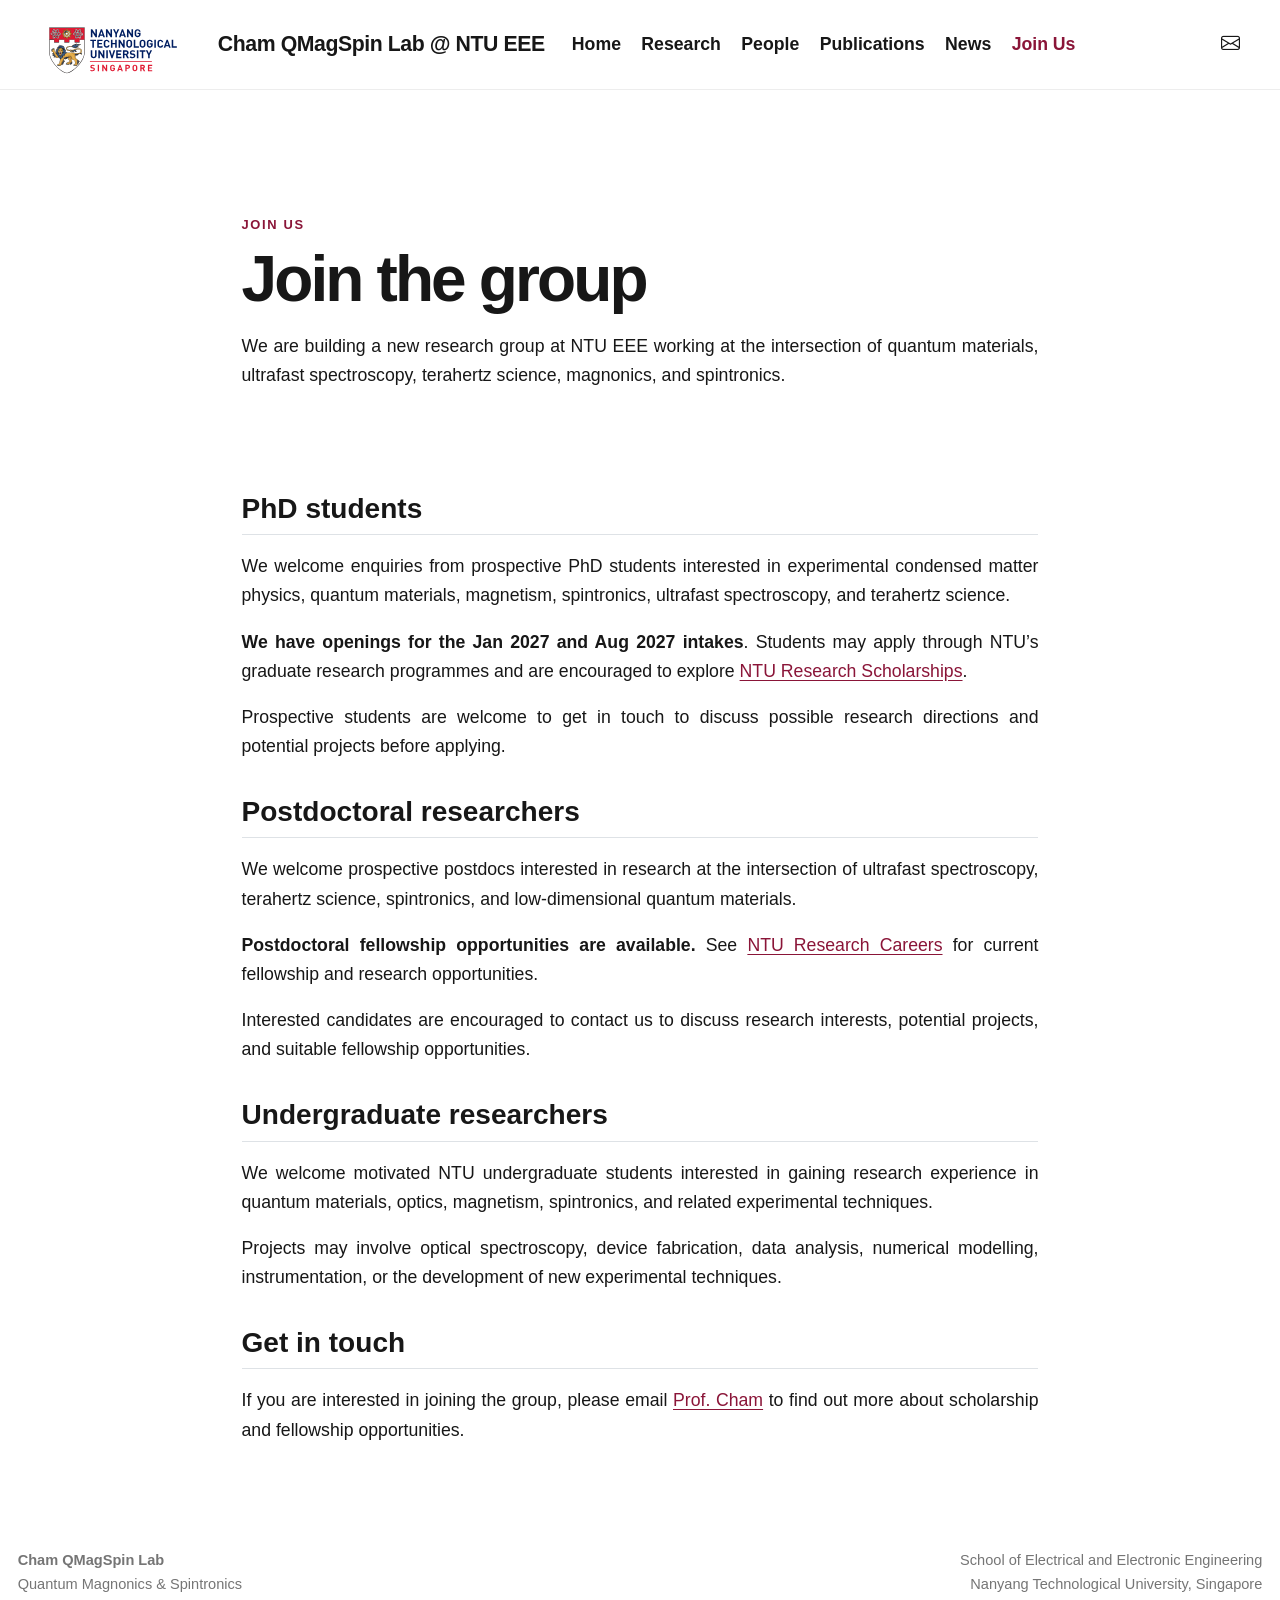
==== join.html @ c3667895 "Built site for gh-pages" ====
<!DOCTYPE html>
<html xmlns="http://www.w3.org/1999/xhtml" lang="en" xml:lang="en"><head>

<meta charset="utf-8">
<meta name="generator" content="quarto-1.10.18">

<meta name="viewport" content="width=device-width, initial-scale=1.0, user-scalable=yes">


<title>join – Cham QMagSpin Lab @ NTU EEE</title>
<style>
/* Default styles provided by pandoc.
** See https://pandoc.org/MANUAL.html#variables-for-html for config info.
*/
span.smallcaps{font-variant: small-caps;}
div.columns{display: flex; gap: 1.5em;}
div.column{flex: auto;}
@media screen {
div.columns{gap: min(4vw, 1.5em);}
div.column{overflow-x: auto;}
}
div.hanging-indent{margin-left: 1.5em; text-indent: -1.5em;}
ul.task-list{list-style: none;}
ul.task-list li input[type="checkbox"] {
  width: 0.8em;
  margin: 0 0.8em 0.2em -1em; /* quarto-specific, see https://github.com/quarto-dev/quarto-cli/issues/4556 */ 
  vertical-align: middle;
}
</style>


<script src="site_libs/quarto-nav/quarto-nav.js"></script>
<script src="site_libs/clipboard/clipboard.min.js"></script>
<script src="site_libs/quarto-html/quarto.js" type="module"></script>
<script src="site_libs/quarto-html/tabsets/tabsets.js" type="module"></script>
<script src="site_libs/quarto-html/popper.min.js"></script>
<script src="site_libs/quarto-html/tippy.umd.min.js"></script>
<link href="site_libs/quarto-html/tippy.css" rel="stylesheet">
<link href="site_libs/quarto-html/quarto-syntax-highlighting-64a204ab8560d761af7679ceaba22944.css" rel="stylesheet" id="quarto-text-highlighting-styles">
<script src="site_libs/bootstrap/bootstrap.min.js"></script>
<link href="site_libs/bootstrap/bootstrap-icons.css" rel="stylesheet">
<link href="site_libs/bootstrap/bootstrap-8bb3ef2abe2242ef306d602e977d5f96.min.css" rel="stylesheet" append-hash="true" id="quarto-bootstrap" data-mode="light">
<script id="quarto-search-options" type="application/json">{
  "language": {
    "search-no-results-text": "No results",
    "search-matching-documents-text": "matching documents",
    "search-copy-link-title": "Copy link to search",
    "search-hide-matches-text": "Hide additional matches",
    "search-more-match-text": "more match in this document",
    "search-more-matches-text": "more matches in this document",
    "search-clear-button-title": "Clear",
    "search-text-placeholder": "",
    "search-detached-cancel-button-title": "Cancel",
    "search-submit-button-title": "Submit",
    "search-label": "Search"
  }
}</script>
<style>html{ scroll-behavior: smooth; }</style>


</head>

<body class="nav-fixed fullcontent quarto-light">

<div id="quarto-search-results"></div>
  <header id="quarto-header" class="headroom fixed-top">
    <nav class="navbar navbar-expand-lg " data-bs-theme="dark">
      <div class="navbar-container container-fluid">
      <div class="navbar-brand-container mx-auto">
    <a href="./index.html" class="navbar-brand navbar-brand-logo">
    <img src="./assets/logo.svg" alt="Nanyang Technological University" class="navbar-logo light-content">
    <img src="./assets/logo.svg" alt="Nanyang Technological University" class="navbar-logo dark-content">
    </a>
    <a class="navbar-brand" href="./index.html">
    <span class="navbar-title">Cham QMagSpin Lab @ NTU EEE</span>
    </a>
  </div>
          <button class="navbar-toggler" type="button" data-bs-toggle="collapse" data-bs-target="#navbarCollapse" aria-controls="navbarCollapse" role="menu" aria-expanded="false" aria-label="Toggle navigation" onclick="if (window.quartoToggleHeadroom) { window.quartoToggleHeadroom(); }">
  <span class="navbar-toggler-icon"></span>
</button>
          <div class="collapse navbar-collapse" id="navbarCollapse">
            <ul class="navbar-nav navbar-nav-scroll me-auto">
  <li class="nav-item">
    <a class="nav-link" href="./index.html"> 
<span class="menu-text">Home</span></a>
  </li>  
  <li class="nav-item">
    <a class="nav-link" href="./research.html"> 
<span class="menu-text">Research</span></a>
  </li>  
  <li class="nav-item">
    <a class="nav-link" href="./people.html"> 
<span class="menu-text">People</span></a>
  </li>  
  <li class="nav-item">
    <a class="nav-link" href="./publications.html"> 
<span class="menu-text">Publications</span></a>
  </li>  
  <li class="nav-item">
    <a class="nav-link" href="./news.html"> 
<span class="menu-text">News</span></a>
  </li>  
  <li class="nav-item">
    <a class="nav-link active" href="./join.html" aria-current="page"> 
<span class="menu-text">Join Us</span></a>
  </li>  
</ul>
            <ul class="navbar-nav navbar-nav-scroll ms-auto">
  <li class="nav-item compact">
    <a class="nav-link" href="mailto:jerald.chamtm@ntu.edu.sg"> <i class="bi bi-envelope" role="img" aria-label="Email">
</i> 
<span class="menu-text"></span></a>
  </li>  
</ul>
          </div> <!-- /navcollapse -->
            <div class="quarto-navbar-tools">
</div>
      </div> <!-- /container-fluid -->
    </nav>
</header>
<!-- content -->
<div id="quarto-content" class="quarto-container page-columns page-rows-contents page-layout-article page-navbar">
<!-- sidebar -->
<!-- margin-sidebar -->
    
<!-- main -->
<main class="content" id="quarto-document-content"><header id="title-block-header" class="quarto-title-block"></header>




<div class="join-page">
<div class="page-hero">
<div class="section-kicker">
Join Us
</div>
<section id="join-the-group" class="level1">
<h1>Join the group</h1>
<p>We are building a new research group at NTU EEE working at the intersection of quantum materials, ultrafast spectroscopy, terahertz science, magnonics, and spintronics.</p>
</section>
</div>
<section id="phd-students" class="level2">
<h2 data-anchor-id="phd-students">PhD students</h2>
<p>We welcome enquiries from prospective PhD students interested in experimental condensed matter physics, quantum materials, magnetism, spintronics, ultrafast spectroscopy, and terahertz science.</p>
<p><strong>We have openings for the Jan 2027 and Aug 2027 intakes</strong>. Students may apply through NTU’s graduate research programmes and are encouraged to explore <a href="https://www.ntu.edu.sg/admissions/graduate/financialmatters/scholarships">NTU Research Scholarships</a>.</p>
<p>Prospective students are welcome to get in touch to discuss possible research directions and potential projects before applying.</p>
</section>
<section id="postdoctoral-researchers" class="level2">
<h2 data-anchor-id="postdoctoral-researchers">Postdoctoral researchers</h2>
<p>We welcome prospective postdocs interested in research at the intersection of ultrafast spectroscopy, terahertz science, spintronics, and low-dimensional quantum materials.</p>
<p><strong>Postdoctoral fellowship opportunities are available.</strong> See <a href="https://www.ntu.edu.sg/research/research-careers">NTU Research Careers</a> for current fellowship and research opportunities.</p>
<p>Interested candidates are encouraged to contact us to discuss research interests, potential projects, and suitable fellowship opportunities.</p>
</section>
<section id="undergraduate-researchers" class="level2">
<h2 data-anchor-id="undergraduate-researchers">Undergraduate researchers</h2>
<p>We welcome motivated NTU undergraduate students interested in gaining research experience in quantum materials, optics, magnetism, spintronics, and related experimental techniques.</p>
<p>Projects may involve optical spectroscopy, device fabrication, data analysis, numerical modelling, instrumentation, or the development of new experimental techniques.</p>
</section>
<section id="get-in-touch" class="level2">
<h2 data-anchor-id="get-in-touch">Get in touch</h2>
<p>If you are interested in joining the group, please email <a href="mailto:jerald.chamtm@ntu.edu.sg">Prof.&nbsp;Cham</a> to find out more about scholarship and fellowship opportunities.</p>
</section>
</div>



</main> <!-- /main -->
<script id="quarto-html-after-body" type="application/javascript">
  window.document.addEventListener("DOMContentLoaded", function (event) {
    const isCodeAnnotation = (el) => {
      for (const clz of el.classList) {
        if (clz.startsWith('code-annotation-')) {                     
          return true;
        }
      }
      return false;
    }
    const onCopySuccess = function(e) {
      // button target
      const button = e.trigger;
      // don't keep focus
      button.blur();
      // flash "checked"
      button.classList.add('code-copy-button-checked');
      var currentTitle = button.getAttribute("title");
      button.setAttribute("title", "Copied!");
      let tooltip;
      if (window.bootstrap) {
        button.setAttribute("data-bs-toggle", "tooltip");
        button.setAttribute("data-bs-placement", "left");
        button.setAttribute("data-bs-title", "Copied!");
        tooltip = new bootstrap.Tooltip(button, 
          { trigger: "manual", 
            customClass: "code-copy-button-tooltip",
            offset: [0, -8]});
        tooltip.show();    
      }
      setTimeout(function() {
        if (tooltip) {
          tooltip.hide();
          button.removeAttribute("data-bs-title");
          button.removeAttribute("data-bs-toggle");
          button.removeAttribute("data-bs-placement");
        }
        button.setAttribute("title", currentTitle);
        button.classList.remove('code-copy-button-checked');
      }, 1000);
      // clear code selection
      e.clearSelection();
    }
    const getTextToCopy = function(trigger) {
      const outerScaffold = trigger.parentElement.cloneNode(true);
      const codeEl = outerScaffold.querySelector('code');
      for (const childEl of codeEl.children) {
        if (isCodeAnnotation(childEl)) {
          childEl.remove();
        }
      }
      return codeEl.innerText;
    }
    const clipboard = new window.ClipboardJS('.code-copy-button:not([data-in-quarto-modal])', {
      text: getTextToCopy
    });
    clipboard.on('success', onCopySuccess);
    if (window.document.getElementById('quarto-embedded-source-code-modal')) {
      const clipboardModal = new window.ClipboardJS('.code-copy-button[data-in-quarto-modal]', {
        text: getTextToCopy,
        container: window.document.getElementById('quarto-embedded-source-code-modal')
      });
      clipboardModal.on('success', onCopySuccess);
    }
      var localhostRegex = new RegExp(/^(?:http|https):\/\/localhost\:?[0-9]*\//);
      var mailtoRegex = new RegExp(/^mailto:/);
        var filterRegex = new RegExp("https:\/\/chamgroupntu\.github\.io\/qmagspin-lab\/");
      var isInternal = (href) => {
          return filterRegex.test(href) || localhostRegex.test(href) || mailtoRegex.test(href);
      }
      // Inspect non-navigation links and adorn them if external
     var links = window.document.querySelectorAll('a[href]:not(.nav-link):not(.navbar-brand):not(.toc-action):not(.sidebar-link):not(.sidebar-item-toggle):not(.pagination-link):not(.no-external):not([aria-hidden]):not(.dropdown-item):not(.quarto-navigation-tool):not(.about-link)');
      for (var i=0; i<links.length; i++) {
        const link = links[i];
        if (!isInternal(link.href)) {
          // undo the damage that might have been done by quarto-nav.js in the case of
          // links that we want to consider external
          if (link.dataset.originalHref !== undefined) {
            link.href = link.dataset.originalHref;
          }
            // target, if specified
            link.setAttribute("target", "_blank");
            if (link.getAttribute("rel") === null) {
              link.setAttribute("rel", "noopener");
            }
        }
      }
    function tippyHover(el, contentFn, onTriggerFn, onUntriggerFn) {
      const config = {
        allowHTML: true,
        maxWidth: 500,
        delay: 100,
        arrow: false,
        appendTo: function(el) {
            return el.parentElement;
        },
        interactive: true,
        interactiveBorder: 10,
        theme: 'quarto',
        placement: 'bottom-start',
      };
      if (contentFn) {
        config.content = contentFn;
      }
      if (onTriggerFn) {
        config.onTrigger = onTriggerFn;
      }
      if (onUntriggerFn) {
        config.onUntrigger = onUntriggerFn;
      }
      window.tippy(el, config); 
    }
    const noterefs = window.document.querySelectorAll('a[role="doc-noteref"]');
    for (var i=0; i<noterefs.length; i++) {
      const ref = noterefs[i];
      tippyHover(ref, function() {
        // use id or data attribute instead here
        let href = ref.getAttribute('data-footnote-href') || ref.getAttribute('href');
        try { href = new URL(href).hash; } catch {}
        const id = href.replace(/^#\/?/, "");
        const note = window.document.getElementById(id);
        if (note) {
          return note.innerHTML;
        } else {
          return "";
        }
      });
    }
    const xrefs = window.document.querySelectorAll('a.quarto-xref');
    const processXRef = (id, note) => {
      // Strip column container classes
      const stripColumnClz = (el) => {
        el.classList.remove("page-full", "page-columns");
        if (el.children) {
          for (const child of el.children) {
            stripColumnClz(child);
          }
        }
      }
      stripColumnClz(note)
      if (id === null || id.startsWith('sec-')) {
        // Special case sections, only their first couple elements
        const container = document.createElement("div");
        if (note.children && note.children.length > 2) {
          container.appendChild(note.children[0].cloneNode(true));
          for (let i = 1; i < note.children.length; i++) {
            const child = note.children[i];
            if (child.tagName === "P" && child.innerText === "") {
              continue;
            } else {
              container.appendChild(child.cloneNode(true));
              break;
            }
          }
          if (window.Quarto?.typesetMath) {
            window.Quarto.typesetMath(container);
          }
          return container.innerHTML
        } else {
          if (window.Quarto?.typesetMath) {
            window.Quarto.typesetMath(note);
          }
          return note.innerHTML;
        }
      } else {
        // Remove any anchor links if they are present
        const anchorLink = note.querySelector('a.anchorjs-link');
        if (anchorLink) {
          anchorLink.remove();
        }
        if (window.Quarto?.typesetMath) {
          window.Quarto.typesetMath(note);
        }
        if (note.classList.contains("callout")) {
          return note.outerHTML;
        } else {
          return note.innerHTML;
        }
      }
    }
    for (var i=0; i<xrefs.length; i++) {
      const xref = xrefs[i];
      tippyHover(xref, undefined, function(instance) {
        instance.disable();
        let url = xref.getAttribute('href');
        let hash = undefined; 
        if (url.startsWith('#')) {
          hash = url;
        } else {
          try { hash = new URL(url).hash; } catch {}
        }
        if (hash) {
          const id = hash.replace(/^#\/?/, "");
          const note = window.document.getElementById(id);
          if (note !== null) {
            try {
              const html = processXRef(id, note.cloneNode(true));
              instance.setContent(html);
            } finally {
              instance.enable();
              instance.show();
            }
          } else {
            // See if we can fetch this
            fetch(url.split('#')[0])
            .then(res => res.text())
            .then(html => {
              const parser = new DOMParser();
              const htmlDoc = parser.parseFromString(html, "text/html");
              const note = htmlDoc.getElementById(id);
              if (note !== null) {
                const html = processXRef(id, note);
                instance.setContent(html);
              } 
            }).finally(() => {
              instance.enable();
              instance.show();
            });
          }
        } else {
          // See if we can fetch a full url (with no hash to target)
          // This is a special case and we should probably do some content thinning / targeting
          fetch(url)
          .then(res => res.text())
          .then(html => {
            const parser = new DOMParser();
            const htmlDoc = parser.parseFromString(html, "text/html");
            const note = htmlDoc.querySelector('main.content');
            if (note !== null) {
              // This should only happen for chapter cross references
              // (since there is no id in the URL)
              // remove the first header
              if (note.children.length > 0 && note.children[0].tagName === "HEADER") {
                note.children[0].remove();
              }
              const html = processXRef(null, note);
              instance.setContent(html);
            } 
          }).finally(() => {
            instance.enable();
            instance.show();
          });
        }
      }, function(instance) {
      });
    }
        let selectedAnnoteEl;
        const selectorForAnnotation = ( cell, annotation) => {
          let cellAttr = 'data-code-cell="' + cell + '"';
          let lineAttr = 'data-code-annotation="' +  annotation + '"';
          const selector = 'span[' + cellAttr + '][' + lineAttr + ']';
          return selector;
        }
        const selectCodeLines = (annoteEl) => {
          const doc = window.document;
          const targetCell = annoteEl.getAttribute("data-target-cell");
          const targetAnnotation = annoteEl.getAttribute("data-target-annotation");
          const annoteSpan = window.document.querySelector(selectorForAnnotation(targetCell, targetAnnotation));
          const lines = annoteSpan.getAttribute("data-code-lines").split(",");
          const lineIds = lines.map((line) => {
            return targetCell + "-" + line;
          })
          let top = null;
          let height = null;
          let parent = null;
          if (lineIds.length > 0) {
              //compute the position of the single el (top and bottom and make a div)
              const el = window.document.getElementById(lineIds[0]);
              top = el.offsetTop;
              height = el.offsetHeight;
              parent = el.parentElement.parentElement;
            if (lineIds.length > 1) {
              const lastEl = window.document.getElementById(lineIds[lineIds.length - 1]);
              const bottom = lastEl.offsetTop + lastEl.offsetHeight;
              height = bottom - top;
            }
            if (top !== null && height !== null && parent !== null) {
              // cook up a div (if necessary) and position it 
              let div = window.document.getElementById("code-annotation-line-highlight");
              if (div === null) {
                div = window.document.createElement("div");
                div.setAttribute("id", "code-annotation-line-highlight");
                div.style.position = 'absolute';
                parent.appendChild(div);
              }
              div.style.top = top - 2 + "px";
              div.style.height = height + 4 + "px";
              div.style.left = 0;
              let gutterDiv = window.document.getElementById("code-annotation-line-highlight-gutter");
              if (gutterDiv === null) {
                gutterDiv = window.document.createElement("div");
                gutterDiv.setAttribute("id", "code-annotation-line-highlight-gutter");
                gutterDiv.style.position = 'absolute';
                const codeCell = window.document.getElementById(targetCell);
                const gutter = codeCell.querySelector('.code-annotation-gutter');
                gutter.appendChild(gutterDiv);
              }
              gutterDiv.style.top = top - 2 + "px";
              gutterDiv.style.height = height + 4 + "px";
            }
            selectedAnnoteEl = annoteEl;
          }
        };
        const unselectCodeLines = () => {
          const elementsIds = ["code-annotation-line-highlight", "code-annotation-line-highlight-gutter"];
          elementsIds.forEach((elId) => {
            const div = window.document.getElementById(elId);
            if (div) {
              div.remove();
            }
          });
          selectedAnnoteEl = undefined;
        };
          // Handle positioning of the toggle
      window.addEventListener(
        "resize",
        throttle(() => {
          elRect = undefined;
          if (selectedAnnoteEl) {
            selectCodeLines(selectedAnnoteEl);
          }
        }, 10)
      );
      function throttle(fn, ms) {
      let throttle = false;
      let timer;
        return (...args) => {
          if(!throttle) { // first call gets through
              fn.apply(this, args);
              throttle = true;
          } else { // all the others get throttled
              if(timer) clearTimeout(timer); // cancel #2
              timer = setTimeout(() => {
                fn.apply(this, args);
                timer = throttle = false;
              }, ms);
          }
        };
      }
        // Attach click handler to the DT
        const annoteDls = window.document.querySelectorAll('dt[data-target-cell]');
        for (const annoteDlNode of annoteDls) {
          annoteDlNode.addEventListener('click', (event) => {
            const clickedEl = event.target;
            if (clickedEl !== selectedAnnoteEl) {
              unselectCodeLines();
              const activeEl = window.document.querySelector('dt[data-target-cell].code-annotation-active');
              if (activeEl) {
                activeEl.classList.remove('code-annotation-active');
              }
              selectCodeLines(clickedEl);
              clickedEl.classList.add('code-annotation-active');
            } else {
              // Unselect the line
              unselectCodeLines();
              clickedEl.classList.remove('code-annotation-active');
            }
          });
        }
    const findCites = (el) => {
      const parentEl = el.parentElement;
      if (parentEl) {
        const cites = parentEl.dataset.cites;
        if (cites) {
          return {
            el,
            cites: cites.split(' ')
          };
        } else {
          return findCites(el.parentElement)
        }
      } else {
        return undefined;
      }
    };
    var bibliorefs = window.document.querySelectorAll('a[role="doc-biblioref"]');
    for (var i=0; i<bibliorefs.length; i++) {
      const ref = bibliorefs[i];
      const citeInfo = findCites(ref);
      if (citeInfo) {
        tippyHover(citeInfo.el, function() {
          var popup = window.document.createElement('div');
          citeInfo.cites.forEach(function(cite) {
            var citeDiv = window.document.createElement('div');
            citeDiv.classList.add('hanging-indent');
            citeDiv.classList.add('csl-entry');
            var biblioDiv = window.document.getElementById('ref-' + cite);
            if (biblioDiv) {
              citeDiv.innerHTML = biblioDiv.innerHTML;
            }
            popup.appendChild(citeDiv);
          });
          return popup.innerHTML;
        });
      }
    }
  });
  </script>
</div> <!-- /content -->
<footer class="footer">
  <div class="nav-footer">
    <div class="nav-footer-left">
<p><strong>Cham QMagSpin Lab</strong><br>
Quantum Magnonics &amp; Spintronics</p>
</div>   
    <div class="nav-footer-center">
      &nbsp;
    </div>
    <div class="nav-footer-right">
<p>School of Electrical and Electronic Engineering<br>
Nanyang Technological University, Singapore</p>
</div>
  </div>
</footer>




<script src="site_libs/quarto-html/zenscroll-min.js"></script>
</body></html>
---- site_libs/quarto-html/tippy.css ----
.tippy-box[data-animation=fade][data-state=hidden]{opacity:0}[data-tippy-root]{max-width:calc(100vw - 10px)}.tippy-box{position:relative;background-color:#333;color:#fff;border-radius:4px;font-size:14px;line-height:1.4;white-space:normal;outline:0;transition-property:transform,visibility,opacity}.tippy-box[data-placement^=top]>.tippy-arrow{bottom:0}.tippy-box[data-placement^=top]>.tippy-arrow:before{bottom:-7px;left:0;border-width:8px 8px 0;border-top-color:initial;transform-origin:center top}.tippy-box[data-placement^=bottom]>.tippy-arrow{top:0}.tippy-box[data-placement^=bottom]>.tippy-arrow:before{top:-7px;left:0;border-width:0 8px 8px;border-bottom-color:initial;transform-origin:center bottom}.tippy-box[data-placement^=left]>.tippy-arrow{right:0}.tippy-box[data-placement^=left]>.tippy-arrow:before{border-width:8px 0 8px 8px;border-left-color:initial;right:-7px;transform-origin:center left}.tippy-box[data-placement^=right]>.tippy-arrow{left:0}.tippy-box[data-placement^=right]>.tippy-arrow:before{left:-7px;border-width:8px 8px 8px 0;border-right-color:initial;transform-origin:center right}.tippy-box[data-inertia][data-state=visible]{transition-timing-function:cubic-bezier(.54,1.5,.38,1.11)}.tippy-arrow{width:16px;height:16px;color:#333}.tippy-arrow:before{content:"";position:absolute;border-color:transparent;border-style:solid}.tippy-content{position:relative;padding:5px 9px;z-index:1}
---- site_libs/quarto-html/quarto-syntax-highlighting-64a204ab8560d761af7679ceaba22944.css ----
/* quarto syntax highlight colors */
:root {
  --quarto-hl-ot-color: #003B4F;
  --quarto-hl-at-color: #657422;
  --quarto-hl-ss-color: #20794D;
  --quarto-hl-an-color: #5E5E5E;
  --quarto-hl-fu-color: #4758AB;
  --quarto-hl-st-color: #20794D;
  --quarto-hl-cf-color: #003B4F;
  --quarto-hl-op-color: #5E5E5E;
  --quarto-hl-er-color: #AD0000;
  --quarto-hl-bn-color: #AD0000;
  --quarto-hl-al-color: #AD0000;
  --quarto-hl-va-color: #111111;
  --quarto-hl-bu-color: inherit;
  --quarto-hl-ex-color: inherit;
  --quarto-hl-pp-color: #AD0000;
  --quarto-hl-in-color: #5E5E5E;
  --quarto-hl-vs-color: #20794D;
  --quarto-hl-wa-color: #5E5E5E;
  --quarto-hl-do-color: #5E5E5E;
  --quarto-hl-im-color: #00769E;
  --quarto-hl-ch-color: #20794D;
  --quarto-hl-dt-color: #AD0000;
  --quarto-hl-fl-color: #AD0000;
  --quarto-hl-co-color: #5E5E5E;
  --quarto-hl-cv-color: #5E5E5E;
  --quarto-hl-cn-color: #8f5902;
  --quarto-hl-sc-color: #5E5E5E;
  --quarto-hl-dv-color: #AD0000;
  --quarto-hl-kw-color: #003B4F;
}

/* other quarto variables */
:root {
  --quarto-font-monospace: SFMono-Regular, Menlo, Monaco, Consolas, "Liberation Mono", "Courier New", monospace;
}

/* syntax highlight based on Pandoc's rules */
pre > code.sourceCode > span {
  color: #003B4F;
}

code.sourceCode > span {
  color: #003B4F;
}

div.sourceCode,
div.sourceCode pre.sourceCode {
  color: #003B4F;
}

/* Normal */
code span {
  color: #003B4F;
}

/* Alert */
code span.al {
  color: #AD0000;
  font-style: inherit;
}

/* Annotation */
code span.an {
  color: #5E5E5E;
  font-style: inherit;
}

/* Attribute */
code span.at {
  color: #657422;
  font-style: inherit;
}

/* BaseN */
code span.bn {
  color: #AD0000;
  font-style: inherit;
}

/* BuiltIn */
code span.bu {
  font-style: inherit;
}

/* ControlFlow */
code span.cf {
  color: #003B4F;
  font-weight: bold;
  font-style: inherit;
}

/* Char */
code span.ch {
  color: #20794D;
  font-style: inherit;
}

/* Constant */
code span.cn {
  color: #8f5902;
  font-style: inherit;
}

/* Comment */
code span.co {
  color: #5E5E5E;
  font-style: inherit;
}

/* CommentVar */
code span.cv {
  color: #5E5E5E;
  font-style: italic;
}

/* Documentation */
code span.do {
  color: #5E5E5E;
  font-style: italic;
}

/* DataType */
code span.dt {
  color: #AD0000;
  font-style: inherit;
}

/* DecVal */
code span.dv {
  color: #AD0000;
  font-style: inherit;
}

/* Error */
code span.er {
  color: #AD0000;
  font-style: inherit;
}

/* Extension */
code span.ex {
  font-style: inherit;
}

/* Float */
code span.fl {
  color: #AD0000;
  font-style: inherit;
}

/* Function */
code span.fu {
  color: #4758AB;
  font-style: inherit;
}

/* Import */
code span.im {
  color: #00769E;
  font-style: inherit;
}

/* Information */
code span.in {
  color: #5E5E5E;
  font-style: inherit;
}

/* Keyword */
code span.kw {
  color: #003B4F;
  font-weight: bold;
  font-style: inherit;
}

/* Operator */
code span.op {
  color: #5E5E5E;
  font-style: inherit;
}

/* Other */
code span.ot {
  color: #003B4F;
  font-style: inherit;
}

/* Preprocessor */
code span.pp {
  color: #AD0000;
  font-style: inherit;
}

/* SpecialChar */
code span.sc {
  color: #5E5E5E;
  font-style: inherit;
}

/* SpecialString */
code span.ss {
  color: #20794D;
  font-style: inherit;
}

/* String */
code span.st {
  color: #20794D;
  font-style: inherit;
}

/* Variable */
code span.va {
  color: #111111;
  font-style: inherit;
}

/* VerbatimString */
code span.vs {
  color: #20794D;
  font-style: inherit;
}

/* Warning */
code span.wa {
  color: #5E5E5E;
  font-style: italic;
}

.prevent-inlining {
  content: "</";
}

/*# sourceMappingURL=9d8d5bb603a83b8298b89080a598c93b.css.map */
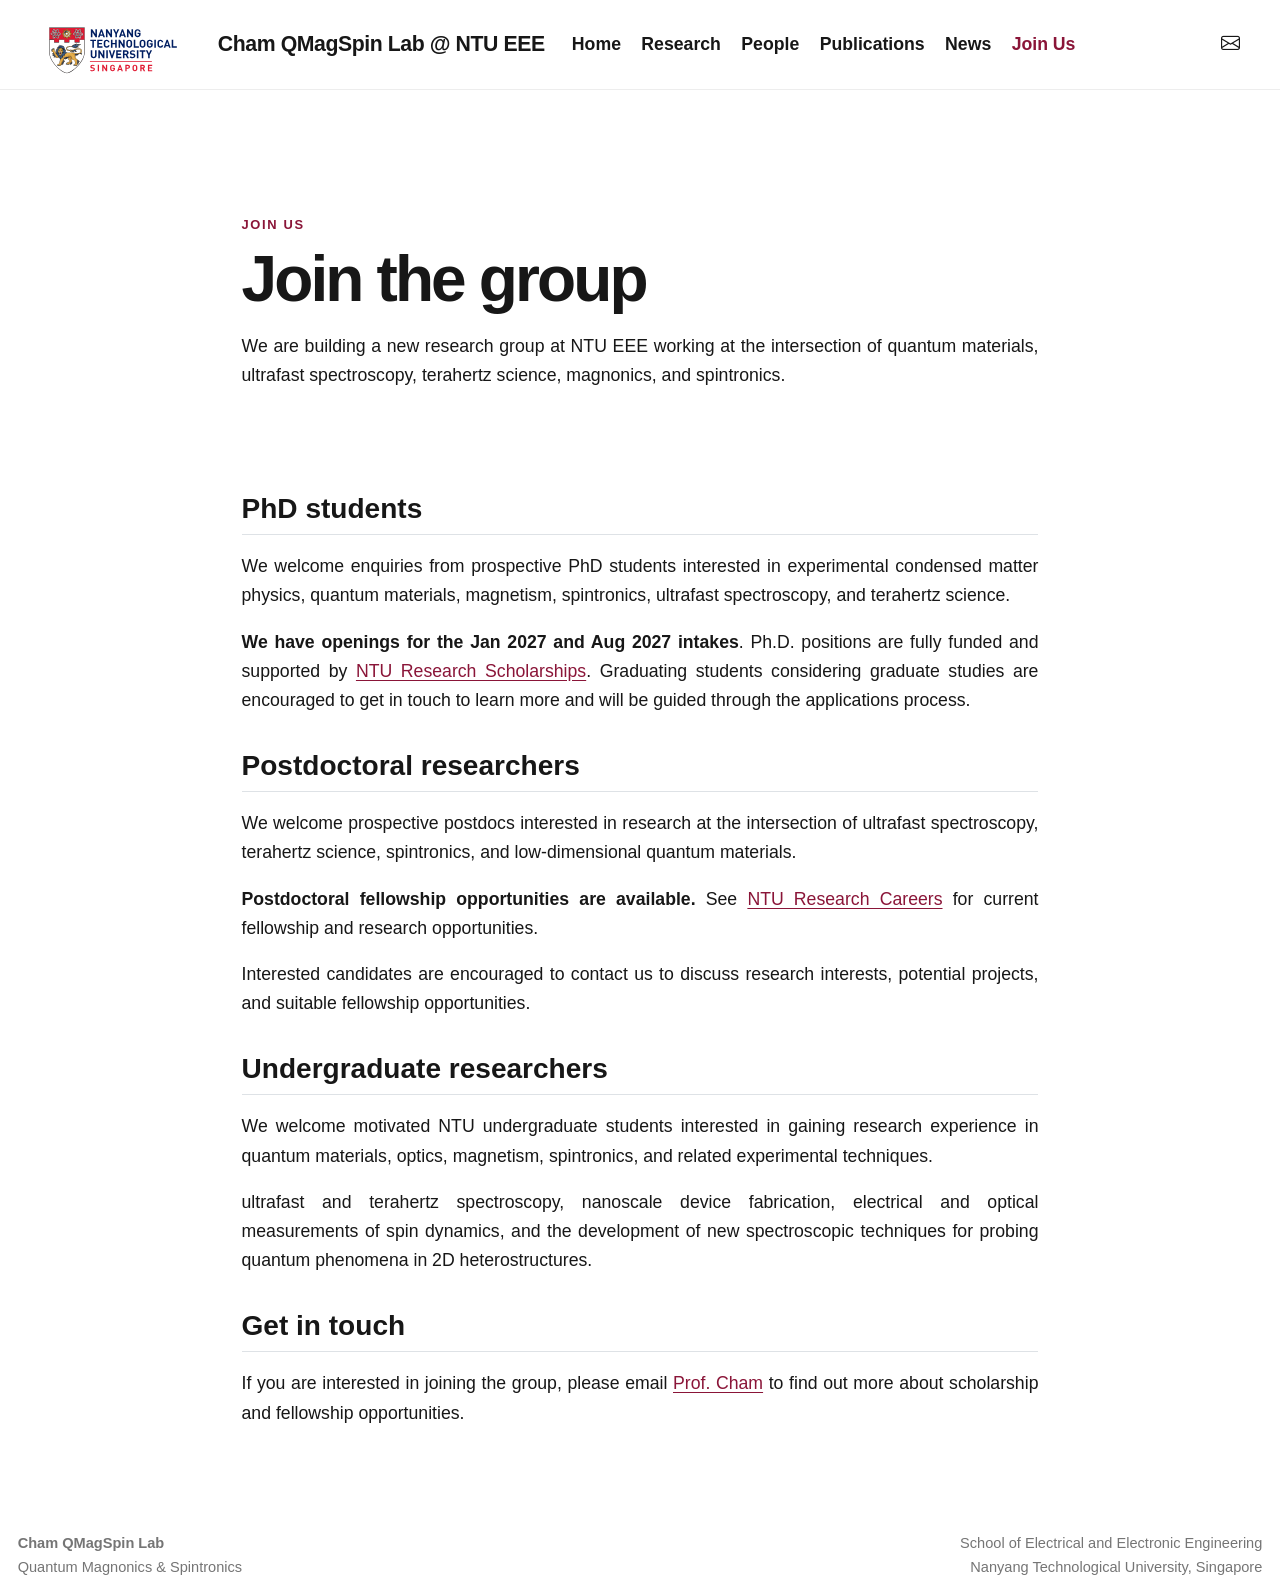
==== commit f2fb1ab4: "Built site for gh-pages" ====
--- a/join.html
+++ b/join.html
@@ -142,8 +142,7 @@
 <section id="phd-students" class="level2">
 <h2 data-anchor-id="phd-students">PhD students</h2>
 <p>We welcome enquiries from prospective PhD students interested in experimental condensed matter physics, quantum materials, magnetism, spintronics, ultrafast spectroscopy, and terahertz science.</p>
-<p><strong>We have openings for the Jan 2027 and Aug 2027 intakes</strong>. Students may apply through NTU’s graduate research programmes and are encouraged to explore <a href="https://www.ntu.edu.sg/admissions/graduate/financialmatters/scholarships">NTU Research Scholarships</a>.</p>
-<p>Prospective students are welcome to get in touch to discuss possible research directions and potential projects before applying.</p>
+<p><strong>We have openings for the Jan 2027 and Aug 2027 intakes</strong>. Ph.D.&nbsp;positions are fully funded and supported by <a href="https://www.ntu.edu.sg/admissions/graduate/financialmatters/scholarships">NTU Research Scholarships</a>. Graduating students considering graduate studies are encouraged to get in touch to learn more and will be guided through the applications process.</p>
 </section>
 <section id="postdoctoral-researchers" class="level2">
 <h2 data-anchor-id="postdoctoral-researchers">Postdoctoral researchers</h2>
@@ -154,7 +153,7 @@
 <section id="undergraduate-researchers" class="level2">
 <h2 data-anchor-id="undergraduate-researchers">Undergraduate researchers</h2>
 <p>We welcome motivated NTU undergraduate students interested in gaining research experience in quantum materials, optics, magnetism, spintronics, and related experimental techniques.</p>
-<p>Projects may involve optical spectroscopy, device fabrication, data analysis, numerical modelling, instrumentation, or the development of new experimental techniques.</p>
+<p>ultrafast and terahertz spectroscopy, nanoscale device fabrication, electrical and optical measurements of spin dynamics, and the development of new spectroscopic techniques for probing quantum phenomena in 2D heterostructures.</p>
 </section>
 <section id="get-in-touch" class="level2">
 <h2 data-anchor-id="get-in-touch">Get in touch</h2>
